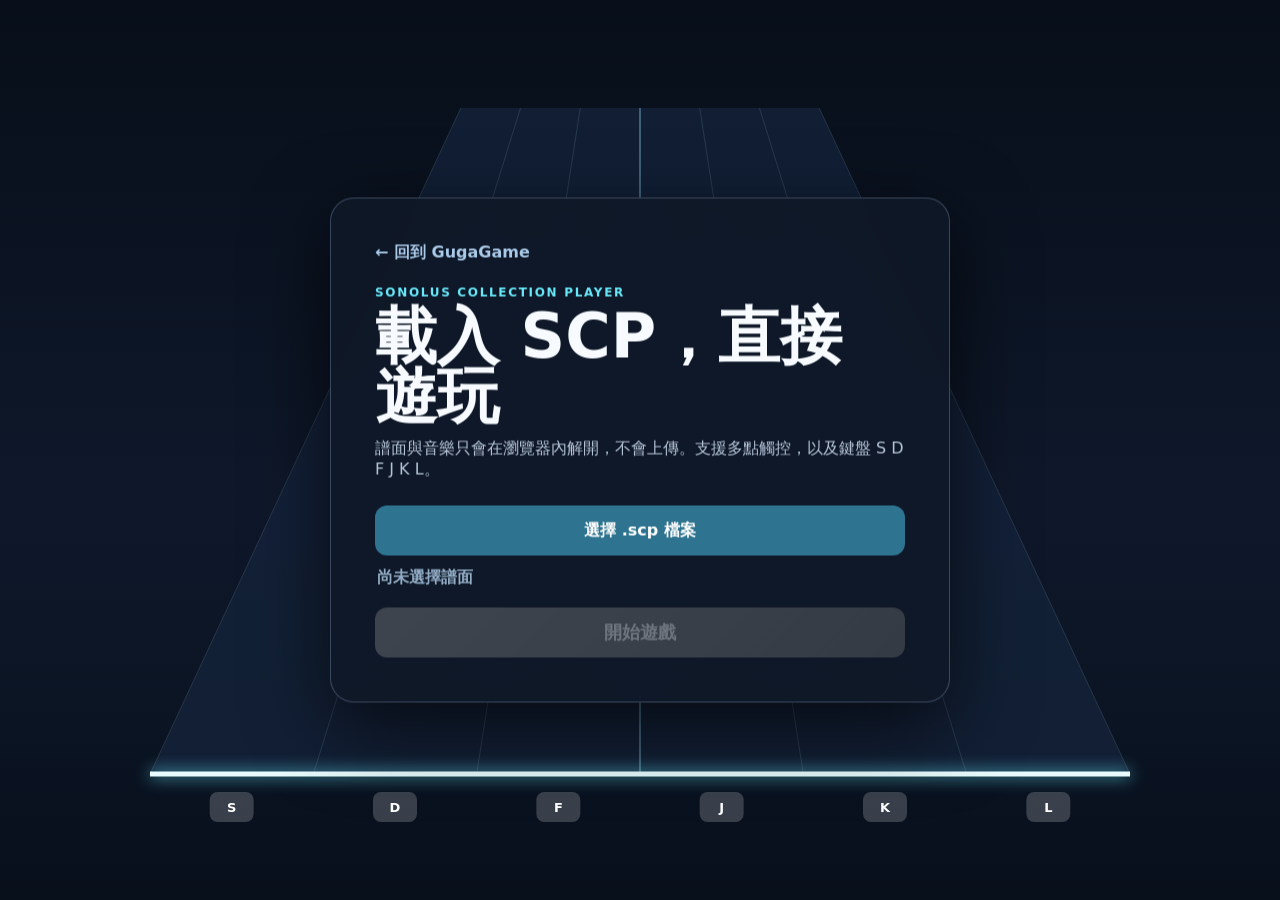
==== scp-game.html @ ae824e31 "Add playable SCP rhythm game" ====
<!doctype html>
<html lang="zh-Hant">
  <head>
    <meta charset="UTF-8" />
    <meta name="viewport" content="width=device-width, initial-scale=1.0, viewport-fit=cover" />
    <meta name="color-scheme" content="dark only" />
    <meta name="theme-color" content="#101827" />
    <title>GugaGame SCP 音遊</title>
    <link rel="stylesheet" href="scp-game.css" />
  </head>
  <body>
    <main id="game-shell" class="game-shell">
      <canvas id="game-canvas" aria-label="SCP 音遊軌道"></canvas>

      <section id="setup-panel" class="setup-panel" aria-labelledby="setup-title">
        <a href="index.html" class="back-link">← 回到 GugaGame</a>
        <p class="eyebrow">Sonolus Collection Player</p>
        <h1 id="setup-title">載入 SCP，直接遊玩</h1>
        <p class="intro">譜面與音樂只會在瀏覽器內解開，不會上傳。支援多點觸控，以及鍵盤 S D F J K L。</p>

        <label class="file-button">
          <span>選擇 .scp 檔案</span>
          <input id="scp-file" type="file" accept=".scp,application/zip" />
        </label>
        <p id="load-status" class="load-status" aria-live="polite">尚未選擇譜面</p>

        <article id="track-card" class="track-card" hidden>
          <img id="track-cover" alt="" />
          <div>
            <p id="track-level" class="eyebrow"></p>
            <h2 id="track-title"></h2>
            <p id="track-credit"></p>
            <p id="track-notes"></p>
          </div>
        </article>

        <div id="play-settings" class="play-settings" hidden>
          <label>流速 <output id="speed-output">7</output>
            <input id="speed-slider" type="range" min="1" max="10" step="1" value="7" />
          </label>
          <label>判定偏移 <output id="offset-output">0 ms</output>
            <input id="offset-slider" type="range" min="-250" max="250" step="5" value="0" />
          </label>
        </div>
        <button id="start-game" class="start-button" type="button" disabled>開始遊戲</button>
      </section>

      <section id="game-hud" class="game-hud" aria-label="遊戲狀態" hidden>
        <div><span>SCORE</span><strong id="score-value">0000000</strong></div>
        <div class="combo"><span>COMBO</span><strong id="combo-value">0</strong></div>
        <div><span>LIFE</span><strong id="life-value">100</strong></div>
      </section>
      <div id="judgment" class="judgment" aria-live="off"></div>
      <div id="ready-message" class="ready-message" aria-hidden="true">READY</div>

      <div id="game-controls" class="game-controls" hidden>
        <button id="pause-game" type="button">暫停</button>
        <button id="exit-game" type="button">離開</button>
      </div>
      <div id="pause-overlay" class="pause-overlay" hidden>PAUSED</div>

      <section id="result-panel" class="result-panel" aria-labelledby="result-title" hidden>
        <p class="eyebrow">RESULT</p>
        <h2 id="result-title">遊戲結束</h2>
        <strong id="result-rank" class="result-rank">A</strong>
        <dl>
          <div><dt>Score</dt><dd id="result-score">0</dd></div>
          <div><dt>Max Combo</dt><dd id="result-combo">0</dd></div>
          <div><dt>Accuracy</dt><dd id="result-accuracy">0%</dd></div>
          <div><dt>Perfect</dt><dd id="result-perfect">0</dd></div>
          <div><dt>Great</dt><dd id="result-great">0</dd></div>
          <div><dt>Good</dt><dd id="result-good">0</dd></div>
          <div><dt>Miss</dt><dd id="result-miss">0</dd></div>
        </dl>
        <div class="result-actions">
          <button id="retry-game" type="button">再玩一次</button>
          <button id="choose-chart" type="button">選擇其他譜面</button>
        </div>
      </section>
    </main>
    <script src="vendor/fflate-0.8.3.js"></script>
    <script src="scp-parser.js"></script>
    <script src="scp-game.js"></script>
  </body>
</html>
---- scp-game.css ----
:root { color: #f7fbff; background: #080d18; font-family: ui-rounded, "SF Pro Rounded", "PingFang TC", system-ui, sans-serif; }
* { box-sizing: border-box; }
html, body { width: 100%; min-height: 100%; margin: 0; overflow: hidden; }
button, input { font: inherit; }
button { cursor: pointer; }
.game-shell { position: fixed; inset: 0; overflow: hidden; background: #080d18; isolation: isolate; }
#game-canvas { position: absolute; inset: 0; display: block; width: 100%; height: 100%; touch-action: none; }
.setup-panel, .result-panel { position: absolute; z-index: 10; top: 50%; left: 50%; width: min(620px, calc(100vw - 28px)); max-height: calc(100vh - 28px); overflow-y: auto; padding: clamp(24px, 5vw, 44px); border: 1px solid #b7d7ff40; border-radius: 24px; background: #101827ed; box-shadow: 0 24px 80px #000a; transform: translate(-50%, -50%); backdrop-filter: blur(16px); }
.back-link { color: #a9c9e8; font-weight: 800; text-decoration: none; }
.eyebrow { margin: 22px 0 7px; color: #67e8f9; font-size: 12px; font-weight: 900; letter-spacing: .14em; text-transform: uppercase; }
h1, h2, p { margin-top: 0; }
h1 { max-width: 500px; margin-bottom: 13px; font-size: clamp(34px, 7vw, 62px); line-height: .96; }
h2 { margin-bottom: 6px; font-size: clamp(25px, 5vw, 38px); }
.intro, #track-credit, #track-notes { color: #b5c5d8; }
.file-button, .start-button, .result-panel button { display: flex; align-items: center; justify-content: center; width: 100%; min-height: 50px; padding: 12px 18px; border: 0; border-radius: 12px; background: #2e7490; color: #fff; font-weight: 900; }
.file-button { margin-top: 25px; }
.file-button input { position: absolute; width: 1px; height: 1px; overflow: hidden; clip: rect(0 0 0 0); }
.file-button:focus-within, button:focus-visible, .back-link:focus-visible { outline: 3px solid #67e8f9; outline-offset: 3px; }
.load-status { min-height: 22px; margin: 12px 2px 0; color: #92adc5; font-weight: 800; }
.load-status.is-error { color: #ff858e; }
.load-status.is-working { color: #ffd166; }
.track-card { display: grid; grid-template-columns: 116px 1fr; align-items: center; gap: 18px; margin-top: 18px; padding: 14px; border-radius: 16px; background: #ffffff0d; }
.track-card img { width: 116px; aspect-ratio: 1; border-radius: 12px; background: #202d40; object-fit: cover; }
.track-card .eyebrow { margin-top: 0; }
.track-card p:last-child { margin-bottom: 0; }
.play-settings { display: grid; grid-template-columns: repeat(2, minmax(0, 1fr)); gap: 14px; margin: 18px 0; }
.play-settings label { display: grid; grid-template-columns: 1fr auto; gap: 8px; padding: 13px; border-radius: 12px; background: #ffffff0d; color: #bcd0e1; font-size: 13px; font-weight: 900; }
.play-settings output { color: #67e8f9; }
.play-settings input { grid-column: 1 / -1; width: 100%; accent-color: #67e8f9; }
.start-button { margin-top: 18px; background: linear-gradient(135deg, #18a999, #287fc2); font-size: 18px; }
.start-button:disabled { cursor: not-allowed; filter: grayscale(1); opacity: .4; }
.game-hud { position: absolute; z-index: 4; top: max(14px, env(safe-area-inset-top)); left: 50%; display: grid; grid-template-columns: repeat(3, minmax(90px, 150px)); gap: 8px; transform: translateX(-50%); pointer-events: none; }
.game-hud > div { padding: 8px 12px; border-radius: 10px; background: #091322b8; text-align: center; text-shadow: 0 2px 3px #000; backdrop-filter: blur(8px); }
.game-hud span { display: block; color: #8db1c9; font-size: 10px; font-weight: 900; letter-spacing: .12em; }
.game-hud strong { display: block; color: #fff; font-size: clamp(17px, 3vw, 26px); font-variant-numeric: tabular-nums; }
.game-hud .combo strong { color: #67e8f9; }
.game-controls { position: absolute; z-index: 5; right: max(14px, env(safe-area-inset-right)); bottom: max(14px, env(safe-area-inset-bottom)); display: flex; gap: 8px; }
.game-controls button { min-width: 76px; min-height: 42px; border: 1px solid #ffffff30; border-radius: 10px; background: #101827c9; color: #fff; font-weight: 900; }
.judgment { position: absolute; z-index: 4; top: 62%; left: 50%; color: #fff; font-size: clamp(28px, 6vw, 58px); font-weight: 1000; text-align: center; text-shadow: 0 3px 0 #14243c, 0 0 18px currentColor; transform: translate(-50%, -50%); opacity: 0; pointer-events: none; }
.judgment.show { animation: judgment-pop .28s ease-out both; }
.judgment.perfect { color: #f8e36f; }.judgment.great { color: #67e8f9; }.judgment.good { color: #82e89d; }.judgment.miss { color: #ff7582; }
.ready-message, .pause-overlay { position: absolute; z-index: 6; top: 50%; left: 50%; color: #fff; font-size: clamp(48px, 12vw, 130px); font-weight: 1000; letter-spacing: .04em; text-shadow: 0 6px 0 #0b1c35, 0 0 28px #67e8f9; transform: translate(-50%, -50%); pointer-events: none; }
.ready-message { opacity: 0; }.ready-message.show { animation: ready-pop .8s ease-out both; }
.pause-overlay { padding: 18px 30px; border-radius: 18px; background: #08101cdb; }
.result-panel { width: min(560px, calc(100vw - 28px)); text-align: center; }
.result-panel .eyebrow { margin-top: 0; }
.result-rank { display: block; margin: 8px 0 18px; color: #f8e36f; font-size: clamp(70px, 18vw, 132px); line-height: .8; text-shadow: 0 5px 0 #734e23, 0 0 30px #f8e36f66; }
.result-panel dl { display: grid; grid-template-columns: repeat(2, minmax(0, 1fr)); gap: 8px; margin: 0 0 20px; }
.result-panel dl div { display: flex; justify-content: space-between; gap: 10px; padding: 10px 12px; border-radius: 10px; background: #ffffff0d; }
.result-panel dt { color: #9db5c9; }.result-panel dd { margin: 0; font-weight: 900; font-variant-numeric: tabular-nums; }
.result-actions { display: grid; grid-template-columns: repeat(2, minmax(0, 1fr)); gap: 10px; }
.result-actions button:last-child { background: #33475d; }
[hidden] { display: none !important; }
@keyframes judgment-pop { 0% { opacity: 0; transform: translate(-50%, -50%) scale(.65); } 24% { opacity: 1; transform: translate(-50%, -50%) scale(1.12); } 100% { opacity: 0; transform: translate(-50%, -62%) scale(1); } }
@keyframes ready-pop { 0% { opacity: 0; transform: translate(-50%, -50%) scale(.65); } 22%, 68% { opacity: 1; transform: translate(-50%, -50%) scale(1); } 100% { opacity: 0; transform: translate(-50%, -60%) scale(1.08); } }
@media (max-width: 620px) {
  .setup-panel { padding: 22px 18px; }
  .track-card { grid-template-columns: 82px 1fr; }.track-card img { width: 82px; }
  .play-settings { grid-template-columns: 1fr; }
  .game-hud { top: max(8px, env(safe-area-inset-top)); grid-template-columns: repeat(3, minmax(74px, 1fr)); width: calc(100% - 16px); }
  .game-hud > div { padding: 6px 5px; }.game-hud strong { font-size: 17px; }
  .result-actions { grid-template-columns: 1fr; }
}
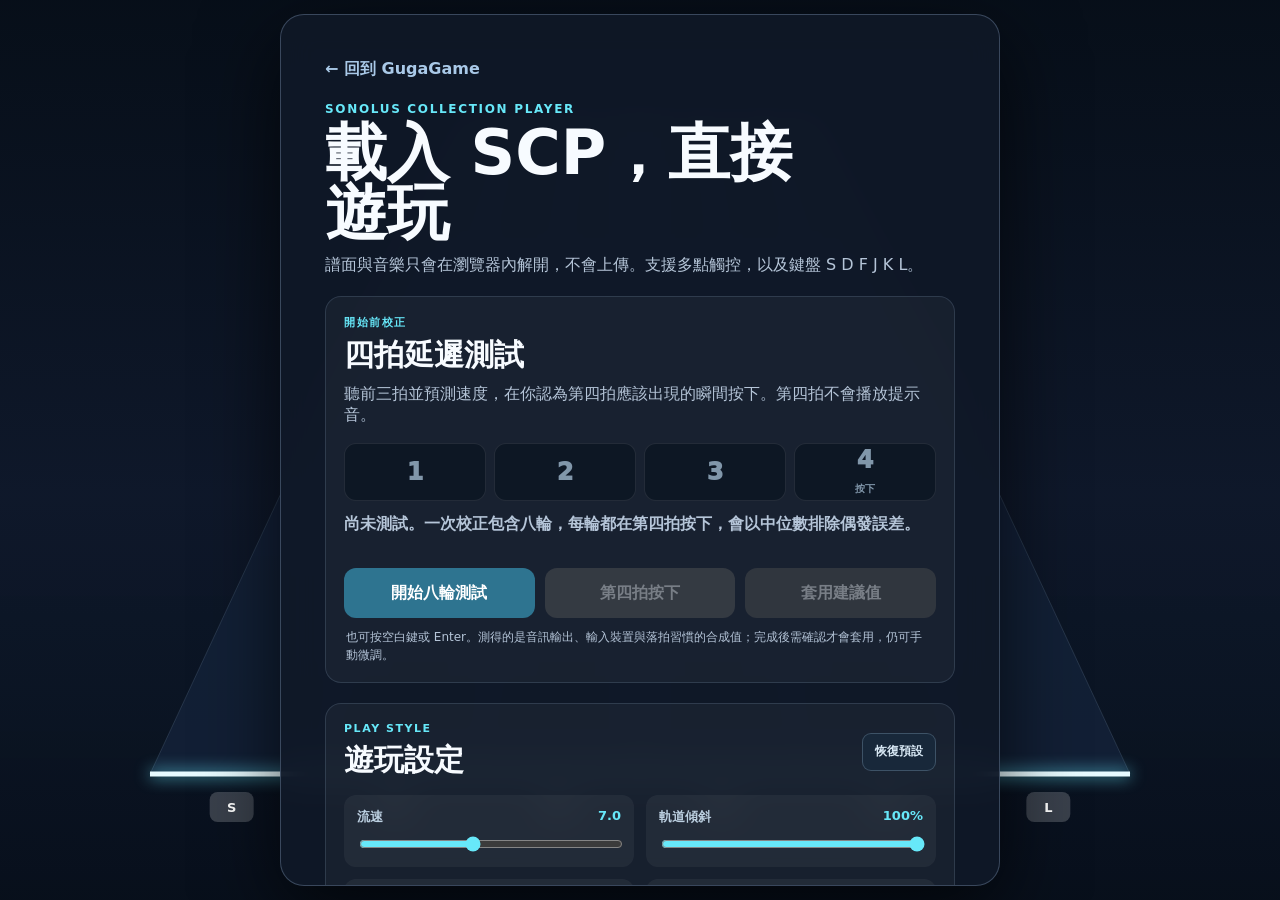
==== commit ff288649: "feat: improve rhythm timing and calibration" ====
--- a/scp-game.html
+++ b/scp-game.html
@@ -1,3 +1,4 @@
+<!-- TEST-ONLY SCP MODULE: rhythm-game test page. Keep out of public navigation and releases. -->
 <!doctype html>
 <html lang="zh-Hant">
   <head>
@@ -6,7 +7,7 @@
     <meta name="color-scheme" content="dark only" />
     <meta name="theme-color" content="#101827" />
     <title>GugaGame SCP 音遊</title>
-    <link rel="stylesheet" href="scp-game.css" />
+    <link rel="stylesheet" href="scp-game.css?v=20260813-2" />
   </head>
   <body>
     <main id="game-shell" class="game-shell">
@@ -17,6 +18,60 @@
         <p class="eyebrow">Sonolus Collection Player</p>
         <h1 id="setup-title">載入 SCP，直接遊玩</h1>
         <p class="intro">譜面與音樂只會在瀏覽器內解開，不會上傳。支援多點觸控，以及鍵盤 S D F J K L。</p>
+
+        <section id="latency-calibrator" class="calibration-card" aria-labelledby="calibration-title">
+          <p class="section-kicker">開始前校正</p>
+          <h2 id="calibration-title">四拍延遲測試</h2>
+          <p>聽前三拍並預測速度，在你認為第四拍應該出現的瞬間按下。第四拍不會播放提示音。</p>
+          <ol id="calibration-beats" class="calibration-beats" aria-label="四拍進度">
+            <li data-calibration-beat="1"><span>1</span></li>
+            <li data-calibration-beat="2"><span>2</span></li>
+            <li data-calibration-beat="3"><span>3</span></li>
+            <li data-calibration-beat="4"><span>4</span><small>按下</small></li>
+          </ol>
+          <p id="calibration-status" class="calibration-status" aria-live="polite">尚未測試。一次校正包含八輪，每輪都在第四拍按下，會以中位數排除偶發誤差。</p>
+          <div class="calibration-actions">
+            <button id="start-calibration" type="button">開始八輪測試</button>
+            <button id="calibration-tap" type="button" disabled>第四拍按下</button>
+            <button id="apply-calibration" type="button" disabled>套用建議值</button>
+          </div>
+          <p class="setting-help">也可按空白鍵或 Enter。測得的是音訊輸出、輸入裝置與落拍習慣的合成值；完成後需確認才會套用，仍可手動微調。</p>
+        </section>
+
+        <section id="play-settings" class="settings-section" aria-labelledby="settings-title">
+          <div class="settings-header">
+            <div>
+              <p class="section-kicker">Play style</p>
+              <h2 id="settings-title">遊玩設定</h2>
+            </div>
+            <button id="reset-settings" class="secondary-button" type="button">恢復預設</button>
+          </div>
+          <div class="play-settings">
+            <label for="speed-slider">流速 <output id="speed-output" for="speed-slider">7.0</output>
+              <input id="speed-slider" type="range" min="1" max="15" step="0.1" value="7" />
+            </label>
+            <label for="lane-tilt-slider">軌道傾斜 <output id="lane-tilt-output" for="lane-tilt-slider">100%</output>
+              <input id="lane-tilt-slider" type="range" min="0" max="100" step="1" value="100" />
+            </label>
+            <label for="lane-width-slider">軌道寬度 <output id="lane-width-output" for="lane-width-slider">100%</output>
+              <input id="lane-width-slider" type="range" min="55" max="130" step="1" value="100" />
+            </label>
+            <label for="judgment-line-slider">判定線高度 <output id="judgment-line-output" for="judgment-line-slider">86%</output>
+              <input id="judgment-line-slider" type="range" min="68" max="90" step="1" value="86" />
+            </label>
+            <label for="volume-slider">音量 <output id="volume-output" for="volume-slider">100%</output>
+              <input id="volume-slider" type="range" min="0" max="100" step="1" value="100" />
+            </label>
+            <label for="input-offset-slider">輸入延遲補償 <output id="input-offset-output" for="input-offset-slider">0 ms</output>
+              <input id="input-offset-slider" type="range" min="-300" max="300" step="1" value="0" />
+              <small>正值補償較晚送達的輸入，只改變判定。</small>
+            </label>
+            <label for="visual-offset-slider">畫面偏移 <output id="visual-offset-output" for="visual-offset-slider">0 ms</output>
+              <input id="visual-offset-slider" type="range" min="-200" max="200" step="1" value="0" />
+              <small>正值讓 note 較早抵達判定線，不改變判定。</small>
+            </label>
+          </div>
+        </section>
 
         <label class="file-button">
           <span>選擇 .scp 檔案</span>
@@ -34,14 +89,6 @@
           </div>
         </article>
 
-        <div id="play-settings" class="play-settings" hidden>
-          <label>流速 <output id="speed-output">7</output>
-            <input id="speed-slider" type="range" min="1" max="10" step="1" value="7" />
-          </label>
-          <label>判定偏移 <output id="offset-output">0 ms</output>
-            <input id="offset-slider" type="range" min="-250" max="250" step="5" value="0" />
-          </label>
-        </div>
         <button id="start-game" class="start-button" type="button" disabled>開始遊戲</button>
       </section>
 
@@ -78,8 +125,9 @@
         </div>
       </section>
     </main>
-    <script src="vendor/fflate-0.8.3.js"></script>
-    <script src="scp-parser.js"></script>
-    <script src="scp-game.js"></script>
+    <script src="vendor/fflate-0.8.3.js?v=20260805-2"></script>
+    <script src="scp-parser.js?v=20260805-2"></script>
+    <script src="rhythm-core.js?v=20260813-2"></script>
+    <script src="scp-game.js?v=20260813-2"></script>
   </body>
 </html>
--- a/scp-game.css
+++ b/scp-game.css
@@ -1,3 +1,4 @@
+/* TEST-ONLY SCP MODULE: rhythm-game test styles. */
 :root { color: #f7fbff; background: #080d18; font-family: ui-rounded, "SF Pro Rounded", "PingFang TC", system-ui, sans-serif; }
 * { box-sizing: border-box; }
 html, body { width: 100%; min-height: 100%; margin: 0; overflow: hidden; }
@@ -5,28 +6,50 @@
 button { cursor: pointer; }
 .game-shell { position: fixed; inset: 0; overflow: hidden; background: #080d18; isolation: isolate; }
 #game-canvas { position: absolute; inset: 0; display: block; width: 100%; height: 100%; touch-action: none; }
-.setup-panel, .result-panel { position: absolute; z-index: 10; top: 50%; left: 50%; width: min(620px, calc(100vw - 28px)); max-height: calc(100vh - 28px); overflow-y: auto; padding: clamp(24px, 5vw, 44px); border: 1px solid #b7d7ff40; border-radius: 24px; background: #101827ed; box-shadow: 0 24px 80px #000a; transform: translate(-50%, -50%); backdrop-filter: blur(16px); }
+.setup-panel, .result-panel { position: absolute; z-index: 10; top: 50%; left: 50%; width: min(720px, calc(100vw - 28px)); max-height: calc(100vh - 28px); overflow-y: auto; padding: clamp(24px, 5vw, 44px); border: 1px solid #b7d7ff40; border-radius: 24px; background: #101827ed; box-shadow: 0 24px 80px #000a; transform: translate(-50%, -50%); backdrop-filter: blur(16px); }
 .back-link { color: #a9c9e8; font-weight: 800; text-decoration: none; }
 .eyebrow { margin: 22px 0 7px; color: #67e8f9; font-size: 12px; font-weight: 900; letter-spacing: .14em; text-transform: uppercase; }
 h1, h2, p { margin-top: 0; }
 h1 { max-width: 500px; margin-bottom: 13px; font-size: clamp(34px, 7vw, 62px); line-height: .96; }
 h2 { margin-bottom: 6px; font-size: clamp(25px, 5vw, 38px); }
-.intro, #track-credit, #track-notes { color: #b5c5d8; }
-.file-button, .start-button, .result-panel button { display: flex; align-items: center; justify-content: center; width: 100%; min-height: 50px; padding: 12px 18px; border: 0; border-radius: 12px; background: #2e7490; color: #fff; font-weight: 900; }
-.file-button { margin-top: 25px; }
+.intro, #track-credit, #track-notes, .calibration-card > p, .setting-help { color: #b5c5d8; }
+.file-button, .start-button, .result-panel button, .calibration-actions button { display: flex; align-items: center; justify-content: center; width: 100%; min-height: 50px; padding: 12px 18px; border: 0; border-radius: 12px; background: #2e7490; color: #fff; font-weight: 900; }
+.file-button { margin-top: 20px; }
 .file-button input { position: absolute; width: 1px; height: 1px; overflow: hidden; clip: rect(0 0 0 0); }
 .file-button:focus-within, button:focus-visible, .back-link:focus-visible { outline: 3px solid #67e8f9; outline-offset: 3px; }
 .load-status { min-height: 22px; margin: 12px 2px 0; color: #92adc5; font-weight: 800; }
 .load-status.is-error { color: #ff858e; }
 .load-status.is-working { color: #ffd166; }
+.calibration-card, .settings-section { margin-top: 20px; padding: 18px; border: 1px solid #b7d7ff24; border-radius: 16px; background: #ffffff0a; }
+.calibration-card h2, .settings-section h2 { margin-bottom: 8px; font-size: clamp(22px, 4vw, 30px); }
+.section-kicker { margin: 0 0 5px; color: #67e8f9 !important; font-size: 11px; font-weight: 900; letter-spacing: .14em; text-transform: uppercase; }
+.calibration-beats { display: grid; grid-template-columns: repeat(4, 1fr); gap: 8px; margin: 17px 0 13px; padding: 0; list-style: none; }
+.calibration-beats li { display: grid; place-items: center; min-height: 58px; border: 1px solid #ffffff18; border-radius: 12px; background: #07111f99; color: #8197aa; font-variant-numeric: tabular-nums; transition: border-color .12s, background .12s, color .12s, transform .12s; }
+.calibration-beats span { font-size: 24px; font-weight: 1000; line-height: 1; }
+.calibration-beats small { margin-top: 3px; font-size: 10px; font-weight: 900; }
+.calibration-beats li.is-past { color: #c0d3e2; background: #173047; }
+.calibration-beats li.is-current { border-color: #67e8f9; background: #1d6073; color: #fff; transform: translateY(-3px); }
+.calibration-beats li.is-target { border-color: #ffe66d; background: #66551f; color: #fff4a7; }
+.calibration-status { min-height: 42px; margin-bottom: 12px; font-weight: 800; }
+.calibration-status.is-result { color: #8ef0cf; }
+.calibration-status.is-error { color: #ff9ca4; }
+.calibration-actions { display: grid; grid-template-columns: repeat(3, minmax(0, 1fr)); gap: 10px; }
+.calibration-actions button:nth-child(2) { background: #226f62; }
+.calibration-actions button:last-child { background: #66551f; }
+.calibration-actions button:disabled { cursor: not-allowed; filter: grayscale(1); opacity: .42; }
+.setting-help { margin: 10px 2px 0; font-size: 12px; line-height: 1.5; }
+.settings-header { display: flex; align-items: center; justify-content: space-between; gap: 16px; }
+.settings-header h2 { margin-bottom: 0; }
+.secondary-button { flex: none; min-height: 38px; padding: 8px 12px; border: 1px solid #87a5bd55; border-radius: 9px; background: #18283a; color: #d7e7f3; font-size: 12px; font-weight: 900; }
 .track-card { display: grid; grid-template-columns: 116px 1fr; align-items: center; gap: 18px; margin-top: 18px; padding: 14px; border-radius: 16px; background: #ffffff0d; }
 .track-card img { width: 116px; aspect-ratio: 1; border-radius: 12px; background: #202d40; object-fit: cover; }
 .track-card .eyebrow { margin-top: 0; }
 .track-card p:last-child { margin-bottom: 0; }
-.play-settings { display: grid; grid-template-columns: repeat(2, minmax(0, 1fr)); gap: 14px; margin: 18px 0; }
+.play-settings { display: grid; grid-template-columns: repeat(2, minmax(0, 1fr)); gap: 12px; margin-top: 14px; }
 .play-settings label { display: grid; grid-template-columns: 1fr auto; gap: 8px; padding: 13px; border-radius: 12px; background: #ffffff0d; color: #bcd0e1; font-size: 13px; font-weight: 900; }
 .play-settings output { color: #67e8f9; }
 .play-settings input { grid-column: 1 / -1; width: 100%; accent-color: #67e8f9; }
+.play-settings small { grid-column: 1 / -1; color: #8ea6b9; font-size: 10px; font-weight: 700; line-height: 1.45; }
 .start-button { margin-top: 18px; background: linear-gradient(135deg, #18a999, #287fc2); font-size: 18px; }
 .start-button:disabled { cursor: not-allowed; filter: grayscale(1); opacity: .4; }
 .game-hud { position: absolute; z-index: 4; top: max(14px, env(safe-area-inset-top)); left: 50%; display: grid; grid-template-columns: repeat(3, minmax(90px, 150px)); gap: 8px; transform: translateX(-50%); pointer-events: none; }
@@ -57,7 +80,13 @@
   .setup-panel { padding: 22px 18px; }
   .track-card { grid-template-columns: 82px 1fr; }.track-card img { width: 82px; }
   .play-settings { grid-template-columns: 1fr; }
+  .calibration-actions { grid-template-columns: 1fr; }
+  .settings-header { align-items: flex-end; }
   .game-hud { top: max(8px, env(safe-area-inset-top)); grid-template-columns: repeat(3, minmax(74px, 1fr)); width: calc(100% - 16px); }
   .game-hud > div { padding: 6px 5px; }.game-hud strong { font-size: 17px; }
   .result-actions { grid-template-columns: 1fr; }
 }
+@media (prefers-reduced-motion: reduce) {
+  .calibration-beats li { transition: none; }
+  .judgment.show, .ready-message.show { animation-duration: .01ms; }
+}
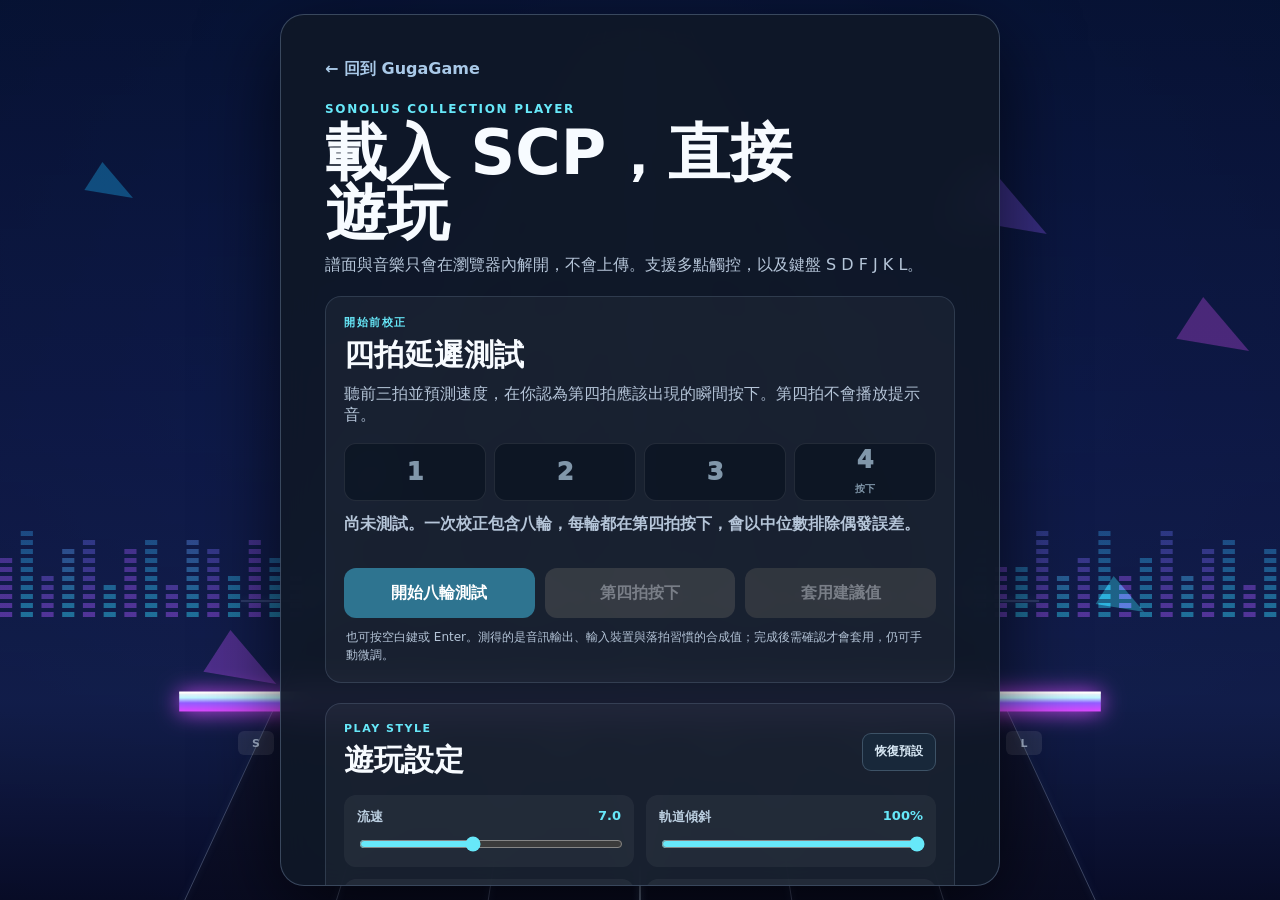
==== commit 9aa8e914: "feat: refine beta rhythm game" ====
--- a/scp-game.html
+++ b/scp-game.html
@@ -7,7 +7,7 @@
     <meta name="color-scheme" content="dark only" />
     <meta name="theme-color" content="#101827" />
     <title>GugaGame SCP 音遊</title>
-    <link rel="stylesheet" href="scp-game.css?v=20260813-2" />
+    <link rel="stylesheet" href="scp-game.css?v=20260813-3" />
   </head>
   <body>
     <main id="game-shell" class="game-shell">
@@ -56,8 +56,8 @@
             <label for="lane-width-slider">軌道寬度 <output id="lane-width-output" for="lane-width-slider">100%</output>
               <input id="lane-width-slider" type="range" min="55" max="130" step="1" value="100" />
             </label>
-            <label for="judgment-line-slider">判定線高度 <output id="judgment-line-output" for="judgment-line-slider">86%</output>
-              <input id="judgment-line-slider" type="range" min="68" max="90" step="1" value="86" />
+            <label for="judgment-line-slider">判定線高度 <output id="judgment-line-output" for="judgment-line-slider">78%</output>
+              <input id="judgment-line-slider" type="range" min="68" max="90" step="1" value="78" />
             </label>
             <label for="volume-slider">音量 <output id="volume-output" for="volume-slider">100%</output>
               <input id="volume-slider" type="range" min="0" max="100" step="1" value="100" />
@@ -71,6 +71,7 @@
               <small>正值讓 note 較早抵達判定線，不改變判定。</small>
             </label>
           </div>
+          <p class="setting-help">判定採 60 fps 幀規格：一般鍵 PERFECT ±41.7 ms、GREAT ±83.3 ms、GOOD ±108.3 ms、BAD ±125 ms；Flick、黃鍵與 Hold 依各自類型套用專屬範圍。觸控橫向判地另比音符圖面向外放寬。</p>
         </section>
 
         <label class="file-button">
@@ -95,7 +96,7 @@
       <section id="game-hud" class="game-hud" aria-label="遊戲狀態" hidden>
         <div><span>SCORE</span><strong id="score-value">0000000</strong></div>
         <div class="combo"><span>COMBO</span><strong id="combo-value">0</strong></div>
-        <div><span>LIFE</span><strong id="life-value">100</strong></div>
+        <div class="life"><span>LIFE</span><strong id="life-value">1000</strong></div>
       </section>
       <div id="judgment" class="judgment" aria-live="off"></div>
       <div id="ready-message" class="ready-message" aria-hidden="true">READY</div>
@@ -117,6 +118,7 @@
           <div><dt>Perfect</dt><dd id="result-perfect">0</dd></div>
           <div><dt>Great</dt><dd id="result-great">0</dd></div>
           <div><dt>Good</dt><dd id="result-good">0</dd></div>
+          <div><dt>Bad</dt><dd id="result-bad">0</dd></div>
           <div><dt>Miss</dt><dd id="result-miss">0</dd></div>
         </dl>
         <div class="result-actions">
@@ -127,7 +129,7 @@
     </main>
     <script src="vendor/fflate-0.8.3.js?v=20260805-2"></script>
     <script src="scp-parser.js?v=20260805-2"></script>
-    <script src="rhythm-core.js?v=20260813-2"></script>
-    <script src="scp-game.js?v=20260813-2"></script>
+    <script src="rhythm-core.js?v=20260813-3"></script>
+    <script src="scp-game.js?v=20260813-3"></script>
   </body>
 </html>
--- a/scp-game.css
+++ b/scp-game.css
@@ -4,7 +4,7 @@
 html, body { width: 100%; min-height: 100%; margin: 0; overflow: hidden; }
 button, input { font: inherit; }
 button { cursor: pointer; }
-.game-shell { position: fixed; inset: 0; overflow: hidden; background: #080d18; isolation: isolate; }
+.game-shell { position: fixed; inset: 0; overflow: hidden; background: radial-gradient(circle at 50% 25%, #26346d 0, #0a1640 40%, #03091e 100%); isolation: isolate; }
 #game-canvas { position: absolute; inset: 0; display: block; width: 100%; height: 100%; touch-action: none; }
 .setup-panel, .result-panel { position: absolute; z-index: 10; top: 50%; left: 50%; width: min(720px, calc(100vw - 28px)); max-height: calc(100vh - 28px); overflow-y: auto; padding: clamp(24px, 5vw, 44px); border: 1px solid #b7d7ff40; border-radius: 24px; background: #101827ed; box-shadow: 0 24px 80px #000a; transform: translate(-50%, -50%); backdrop-filter: blur(16px); }
 .back-link { color: #a9c9e8; font-weight: 800; text-decoration: none; }
@@ -52,16 +52,22 @@
 .play-settings small { grid-column: 1 / -1; color: #8ea6b9; font-size: 10px; font-weight: 700; line-height: 1.45; }
 .start-button { margin-top: 18px; background: linear-gradient(135deg, #18a999, #287fc2); font-size: 18px; }
 .start-button:disabled { cursor: not-allowed; filter: grayscale(1); opacity: .4; }
-.game-hud { position: absolute; z-index: 4; top: max(14px, env(safe-area-inset-top)); left: 50%; display: grid; grid-template-columns: repeat(3, minmax(90px, 150px)); gap: 8px; transform: translateX(-50%); pointer-events: none; }
-.game-hud > div { padding: 8px 12px; border-radius: 10px; background: #091322b8; text-align: center; text-shadow: 0 2px 3px #000; backdrop-filter: blur(8px); }
-.game-hud span { display: block; color: #8db1c9; font-size: 10px; font-weight: 900; letter-spacing: .12em; }
-.game-hud strong { display: block; color: #fff; font-size: clamp(17px, 3vw, 26px); font-variant-numeric: tabular-nums; }
-.game-hud .combo strong { color: #67e8f9; }
-.game-controls { position: absolute; z-index: 5; right: max(14px, env(safe-area-inset-right)); bottom: max(14px, env(safe-area-inset-bottom)); display: flex; gap: 8px; }
-.game-controls button { min-width: 76px; min-height: 42px; border: 1px solid #ffffff30; border-radius: 10px; background: #101827c9; color: #fff; font-weight: 900; }
-.judgment { position: absolute; z-index: 4; top: 62%; left: 50%; color: #fff; font-size: clamp(28px, 6vw, 58px); font-weight: 1000; text-align: center; text-shadow: 0 3px 0 #14243c, 0 0 18px currentColor; transform: translate(-50%, -50%); opacity: 0; pointer-events: none; }
-.judgment.show { animation: judgment-pop .28s ease-out both; }
-.judgment.perfect { color: #f8e36f; }.judgment.great { color: #67e8f9; }.judgment.good { color: #82e89d; }.judgment.miss { color: #ff7582; }
+.game-hud { position: absolute; z-index: 4; inset: max(12px, env(safe-area-inset-top)) 18px auto; height: 80px; pointer-events: none; }
+.game-hud > div { position: absolute; min-width: min(290px, 30vw); padding: 7px 14px 9px; border: 2px solid #8e8acc8c; border-radius: 9px; background: linear-gradient(180deg, #393a74e8, #161b49e8); text-align: left; text-shadow: 0 2px 3px #000; box-shadow: 0 5px 0 #050a24b8, inset 0 1px #ffffff4d; }
+.game-hud > div:first-child { left: 0; }
+.game-hud > div.life { right: 72px; text-align: right; }
+.game-hud > div.life::after { content: ""; display: block; height: 7px; margin-top: 4px; border-radius: 99px; background: linear-gradient(90deg, #70f5ac, #8cff91); box-shadow: 0 0 10px #65ffae; }
+.game-hud > div.combo { top: 72px; left: 50%; min-width: 0; padding: 4px 14px; border-color: #b578e2a8; background: #17133ccf; text-align: center; transform: translateX(-50%); }
+.game-hud span { display: block; color: #eef4ff; font-size: 11px; font-weight: 1000; letter-spacing: .12em; }
+.game-hud strong { display: block; color: #fff; font-size: clamp(20px, 3vw, 32px); font-variant-numeric: tabular-nums; line-height: 1; }
+.game-hud .combo strong { color: #fff; text-shadow: 0 0 12px #74dfff; }
+.game-controls { position: absolute; z-index: 5; top: max(13px, env(safe-area-inset-top)); right: max(14px, env(safe-area-inset-right)); display: flex; gap: 8px; }
+.game-controls button { min-width: 48px; min-height: 48px; padding: 8px 12px; border: 3px solid #fff; border-radius: 99px; background: #f8f9ff; color: #252757; font-size: 12px; font-weight: 1000; box-shadow: 0 4px 0 #777aa0, 0 0 16px #8fdcff55; }
+.game-controls button:last-child { border-radius: 14px; }
+.judgment { position: absolute; z-index: 4; top: 67%; left: 50%; min-width: 210px; padding: 3px 18px; color: #fff; font-size: clamp(25px, 4.5vw, 50px); font-style: italic; font-weight: 1000; letter-spacing: .03em; text-align: center; text-shadow: 0 3px 0 #14243c, 0 0 18px currentColor; transform: translate(-50%, -50%); opacity: 0; pointer-events: none; }
+.judgment::before { content: attr(data-timing); display: block; min-height: 12px; color: #ff79b5; font-size: clamp(9px, 1.3vw, 14px); font-style: normal; letter-spacing: .1em; line-height: 1; text-shadow: 0 2px #42142f, 0 0 8px #ff4ca8; }
+.judgment.show { animation: judgment-pop .34s cubic-bezier(.16,.82,.35,1) both; }
+.judgment.perfect { color: #cfffff; }.judgment.great { color: #ffe7ff; }.judgment.good { color: #a8f5bc; }.judgment.bad, .judgment.miss { color: #ff7ca8; }
 .ready-message, .pause-overlay { position: absolute; z-index: 6; top: 50%; left: 50%; color: #fff; font-size: clamp(48px, 12vw, 130px); font-weight: 1000; letter-spacing: .04em; text-shadow: 0 6px 0 #0b1c35, 0 0 28px #67e8f9; transform: translate(-50%, -50%); pointer-events: none; }
 .ready-message { opacity: 0; }.ready-message.show { animation: ready-pop .8s ease-out both; }
 .pause-overlay { padding: 18px 30px; border-radius: 18px; background: #08101cdb; }
@@ -74,7 +80,7 @@
 .result-actions { display: grid; grid-template-columns: repeat(2, minmax(0, 1fr)); gap: 10px; }
 .result-actions button:last-child { background: #33475d; }
 [hidden] { display: none !important; }
-@keyframes judgment-pop { 0% { opacity: 0; transform: translate(-50%, -50%) scale(.65); } 24% { opacity: 1; transform: translate(-50%, -50%) scale(1.12); } 100% { opacity: 0; transform: translate(-50%, -62%) scale(1); } }
+@keyframes judgment-pop { 0% { opacity: 0; filter: blur(4px); transform: translate(-50%, -42%) scale(.72); } 16% { opacity: 1; filter: blur(0); transform: translate(-50%, -50%) scale(1.16); } 52% { opacity: 1; transform: translate(-50%, -54%) scale(1); } 100% { opacity: 0; transform: translate(-50%, -70%) scale(.96); } }
 @keyframes ready-pop { 0% { opacity: 0; transform: translate(-50%, -50%) scale(.65); } 22%, 68% { opacity: 1; transform: translate(-50%, -50%) scale(1); } 100% { opacity: 0; transform: translate(-50%, -60%) scale(1.08); } }
 @media (max-width: 620px) {
   .setup-panel { padding: 22px 18px; }
@@ -82,8 +88,8 @@
   .play-settings { grid-template-columns: 1fr; }
   .calibration-actions { grid-template-columns: 1fr; }
   .settings-header { align-items: flex-end; }
-  .game-hud { top: max(8px, env(safe-area-inset-top)); grid-template-columns: repeat(3, minmax(74px, 1fr)); width: calc(100% - 16px); }
-  .game-hud > div { padding: 6px 5px; }.game-hud strong { font-size: 17px; }
+  .game-hud { inset: max(8px, env(safe-area-inset-top)) 8px auto; }
+  .game-hud > div { min-width: 35vw; padding: 6px 8px; }.game-hud > div.life { right: 55px; }.game-hud strong { font-size: 17px; }
   .result-actions { grid-template-columns: 1fr; }
 }
 @media (prefers-reduced-motion: reduce) {
